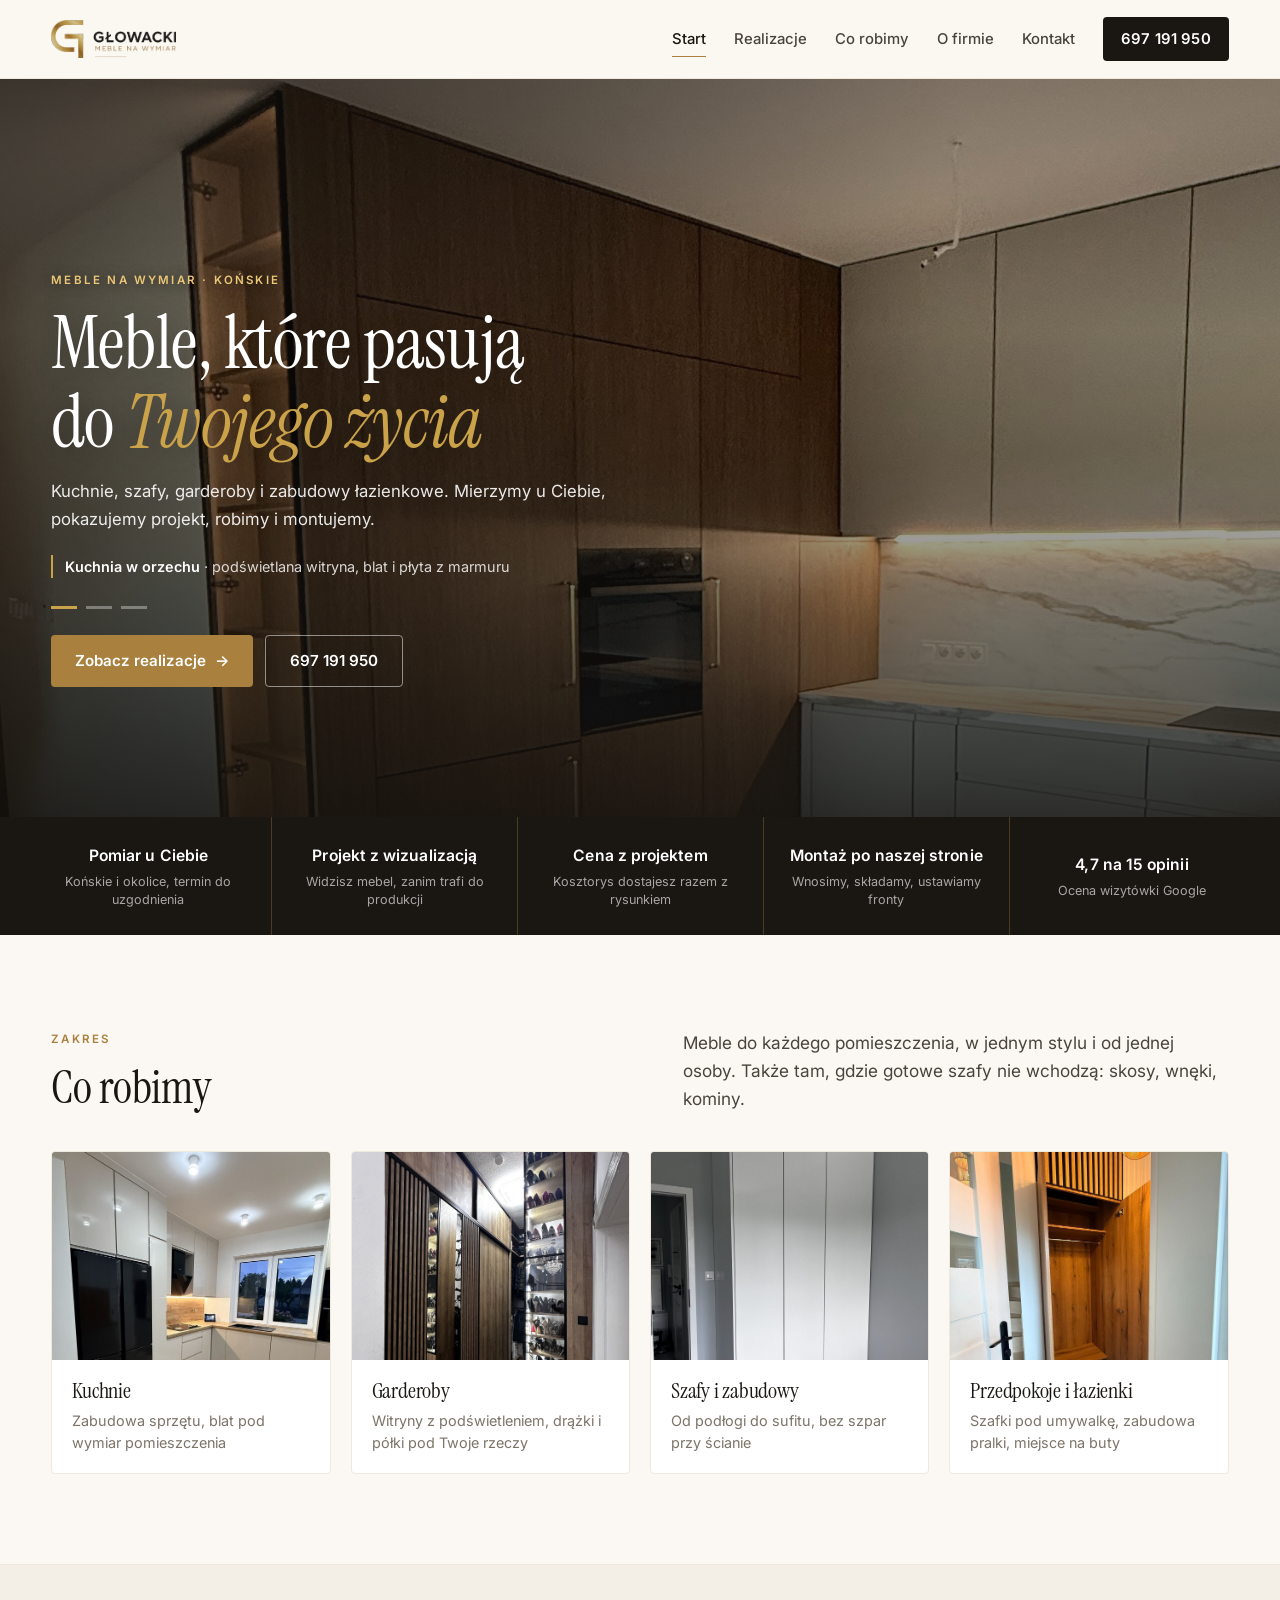
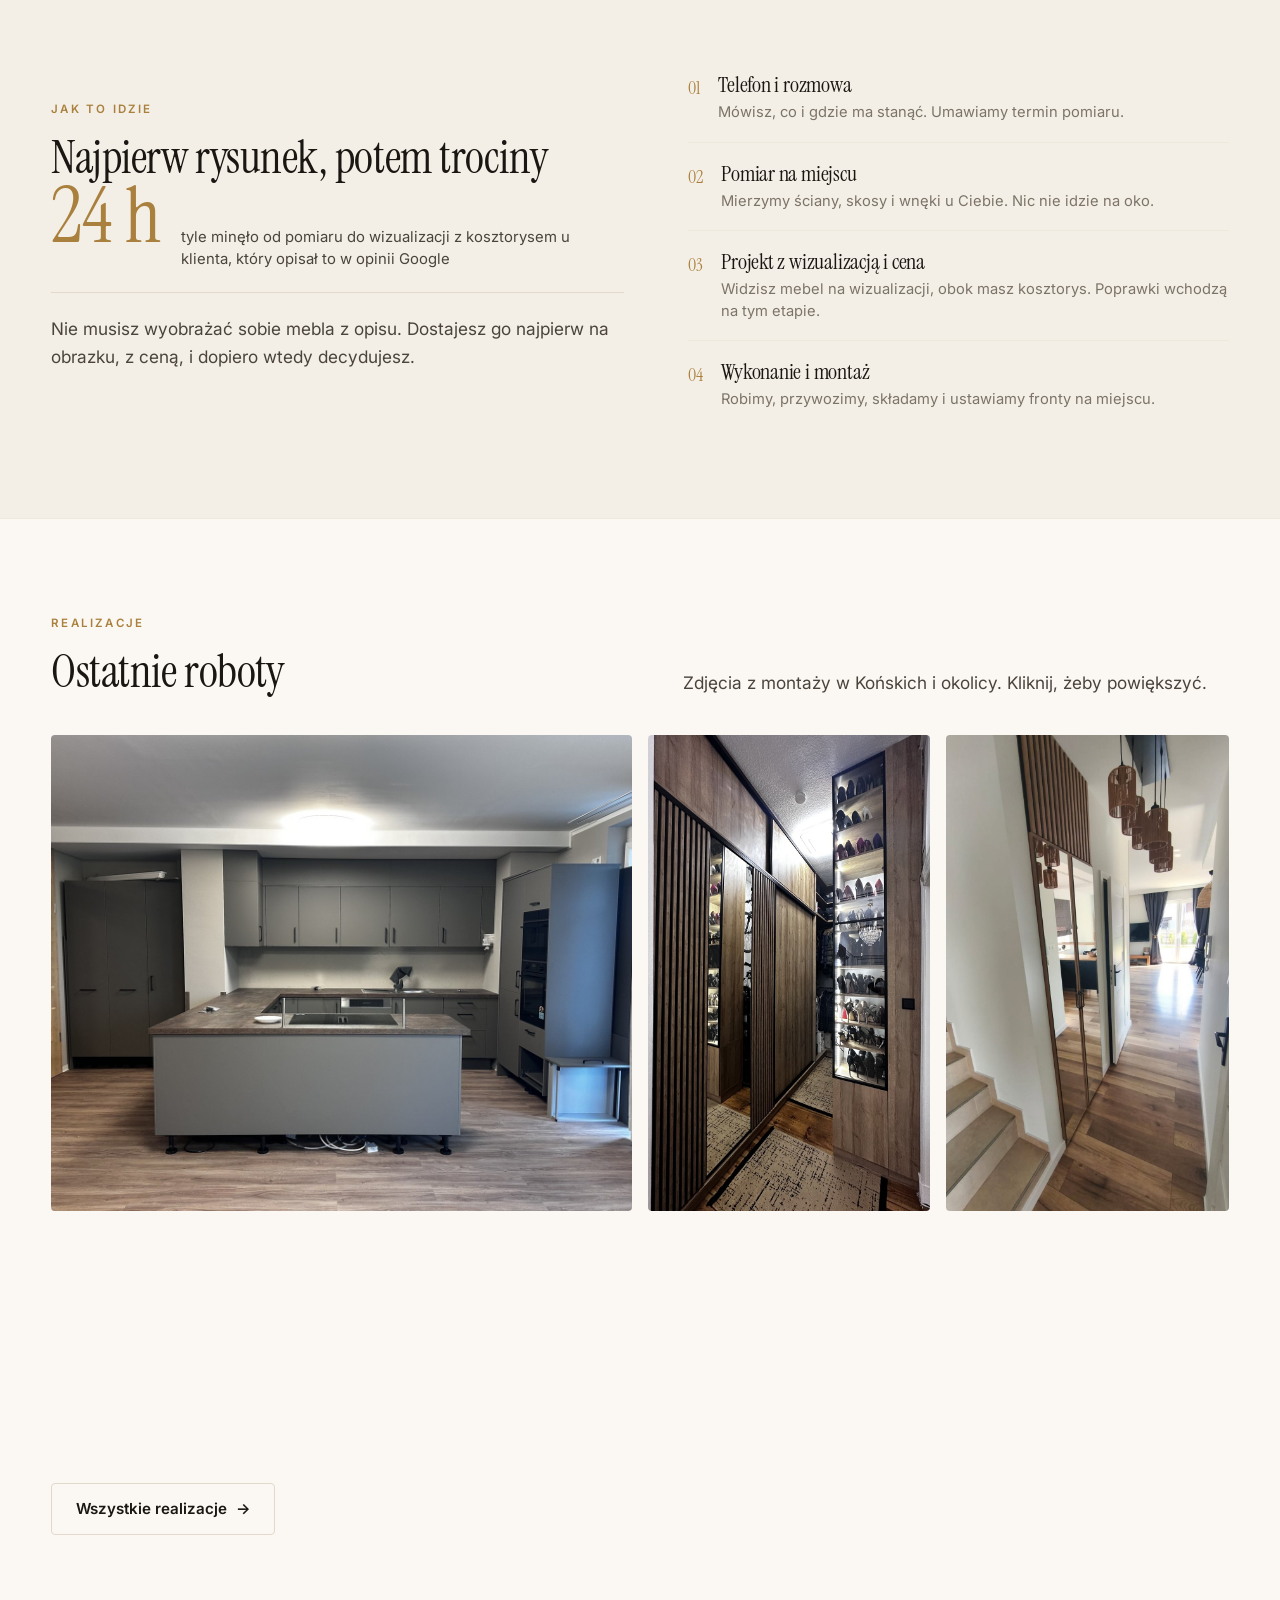
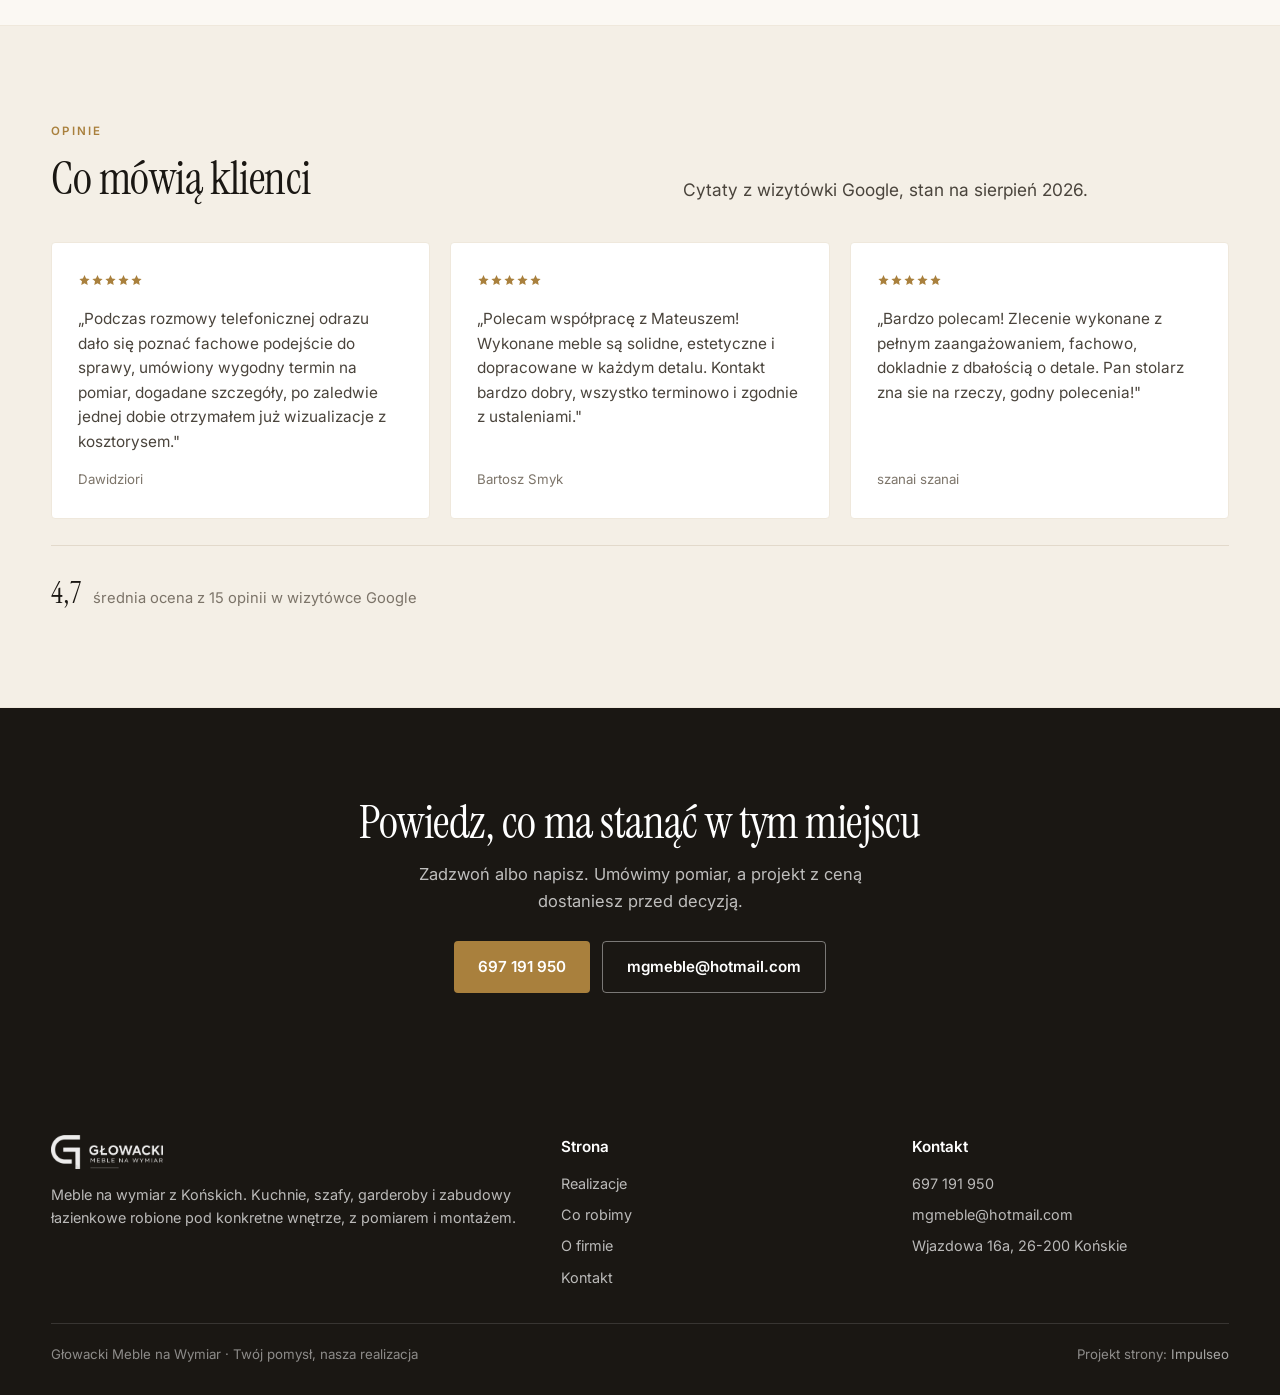
==== index.html @ 24ebf07d "Demo: Glowacki Meble na Wymiar (Konskie) - strona pisana od zera" ====
<!DOCTYPE html>
<html lang="pl">
<head>
<meta charset="UTF-8">
<meta name="viewport" content="width=device-width,initial-scale=1">
<title>Głowacki Meble na Wymiar | Kuchnie, szafy i garderoby, Końskie</title>
<meta name="description" content="Meble na wymiar w Końskich: kuchnie, szafy, garderoby i zabudowy łazienkowe. Pomiar u klienta, projekt z wizualizacją, wykonanie i montaż. Telefon 697 191 950.">
<meta property="og:title" content="Głowacki Meble na Wymiar | Końskie">
<meta property="og:description" content="Kuchnie, szafy, garderoby i meble łazienkowe robione pod konkretne wnętrze. Pomiar, projekt z wizualizacją, montaż.">
<meta property="og:image" content="img/hero-2.jpg">
<meta property="og:type" content="website">
<link rel="preconnect" href="https://fonts.googleapis.com">
<link rel="preconnect" href="https://fonts.gstatic.com" crossorigin>
<link href="https://fonts.googleapis.com/css2?family=Instrument+Serif:ital@0;1&family=Inter:wght@400;500;600&display=swap" rel="stylesheet">
<script>document.documentElement.classList.add('js')</script>
<link rel="stylesheet" href="assets/app.css?v=4">
</head>
<body>

<header class="nav">
  <div class="wrap nav-in">
    <a class="brand" href="index.html"><img src="img/logo.png" alt="Głowacki Meble na Wymiar"></a>
    <nav class="nav-links">
      <a href="index.html" class="on">Start</a>
      <a href="realizacje.html">Realizacje</a>
      <a href="oferta.html">Co robimy</a>
      <a href="o-nas.html">O firmie</a>
      <a href="kontakt.html">Kontakt</a>
      <a class="nav-tel" href="tel:+48697191950">697 191 950</a>
    </nav>
    <button class="burger" aria-label="Menu"><span></span><span></span><span></span></button>
  </div>
</header>

<section class="showcase">
  <div class="slides">
    <div class="slide on"><img src="img/hero-2.jpg" alt="Kuchnia z orzechową zabudową, marmurowym blatem i podświetlaną witryną" fetchpriority="high"></div>
    <div class="slide"><img src="img/hero-3.jpg" alt="Salon z białą zabudową do sufitu i zabudowanym piekarnikiem" decoding="async"></div>
    <div class="slide"><img src="img/hero-1.jpg" alt="Jasna kuchnia bezuchwytowa otwarta na salon" decoding="async"></div>
  </div>
  <div class="showcase-scrim"></div>
  <div class="showcase-in">
    <div class="wrap">
      <span class="eyebrow on-dark">Meble na wymiar &middot; Końskie</span>
      <h1>Meble, które pasują do <em>Twojego życia</em></h1>
      <p class="sub">Kuchnie, szafy, garderoby i zabudowy łazienkowe. Mierzymy u Ciebie, pokazujemy projekt, robimy i montujemy.</p>
      <div class="caps">
        <div class="cap on"><b>Kuchnia w orzechu</b> &middot; podświetlana witryna, blat i płyta z marmuru</div>
        <div class="cap"><b>Zabudowa w salonie</b> &middot; biel do sufitu, piekarnik w słupku</div>
        <div class="cap"><b>Kuchnia otwarta na salon</b> &middot; fronty bezuchwytowe, blat w jednej linii</div>
      </div>
      <div class="dots" role="tablist" aria-label="Zdjęcia realizacji">
        <button class="on" aria-label="Zdjęcie 1"></button>
        <button aria-label="Zdjęcie 2"></button>
        <button aria-label="Zdjęcie 3"></button>
      </div>
      <div class="showcase-cta">
        <a class="btn btn-fill" href="realizacje.html">Zobacz realizacje <span class="arr">&rarr;</span></a>
        <a class="btn btn-line" href="tel:+48697191950">697 191 950</a>
      </div>
    </div>
  </div>
</section>

<section class="strip">
  <div class="wrap">
    <div class="cell"><div class="k">Pomiar u Ciebie</div><div class="v">Końskie i okolice, termin do uzgodnienia</div></div>
    <div class="cell"><div class="k">Projekt z wizualizacją</div><div class="v">Widzisz mebel, zanim trafi do produkcji</div></div>
    <div class="cell"><div class="k">Cena z projektem</div><div class="v">Kosztorys dostajesz razem z rysunkiem</div></div>
    <div class="cell"><div class="k">Montaż po naszej stronie</div><div class="v">Wnosimy, składamy, ustawiamy fronty</div></div>
    <div class="cell"><div class="k">4,7 na 15 opinii</div><div class="v">Ocena wizytówki Google</div></div>
  </div>
</section>

<section>
  <div class="wrap">
    <div class="head">
      <div>
        <span class="eyebrow">Zakres</span>
        <h2>Co robimy</h2>
      </div>
      <p class="lead">Meble do każdego pomieszczenia, w jednym stylu i od jednej osoby. Także tam, gdzie gotowe szafy nie wchodzą: skosy, wnęki, kominy.</p>
    </div>

    <div class="tiles">
      <a class="tile rv" href="oferta.html">
        <div class="ph"><img src="img/z-kuchnie.jpg" alt="Kuchnia na wymiar w bieli z czarną lodówką i drewnianym blatem" loading="lazy"></div>
        <h3>Kuchnie</h3>
        <p>Zabudowa sprzętu, blat pod wymiar pomieszczenia</p>
      </a>
      <a class="tile rv" href="oferta.html">
        <div class="ph"><img src="img/z-garderoby.jpg" alt="Garderoba z podświetlanymi witrynami na buty i lamelami" loading="lazy"></div>
        <h3>Garderoby</h3>
        <p>Witryny z podświetleniem, drążki i półki pod Twoje rzeczy</p>
      </a>
      <a class="tile rv" href="oferta.html">
        <div class="ph"><img src="img/z-szafy.jpg" alt="Biała szafa do sufitu z gładkimi frontami" loading="lazy"></div>
        <h3>Szafy i zabudowy</h3>
        <p>Od podłogi do sufitu, bez szpar przy ścianie</p>
      </a>
      <a class="tile rv" href="oferta.html">
        <div class="ph"><img src="img/z-przedpokoj.jpg" alt="Zabudowa przedpokoju z drewnianym wnętrzem i lamelami" loading="lazy"></div>
        <h3>Przedpokoje i łazienki</h3>
        <p>Szafki pod umywalkę, zabudowa pralki, miejsce na buty</p>
      </a>
    </div>
  </div>
</section>

<section class="doba">
  <div class="wrap doba-grid">
    <div class="rv">
      <span class="eyebrow">Jak to idzie</span>
      <h2>Najpierw rysunek, potem trociny</h2>
      <div class="doba-mark">
        <b>24 h</b>
        <span>tyle minęło od pomiaru do wizualizacji z kosztorysem u klienta, który opisał to w opinii Google</span>
      </div>
      <p class="lead">Nie musisz wyobrażać sobie mebla z opisu. Dostajesz go najpierw na obrazku, z ceną, i dopiero wtedy decydujesz.</p>
    </div>
    <ol class="steps rv">
      <li>
        <div>
          <h3>Telefon i rozmowa</h3>
          <p>Mówisz, co i gdzie ma stanąć. Umawiamy termin pomiaru.</p>
        </div>
      </li>
      <li>
        <div>
          <h3>Pomiar na miejscu</h3>
          <p>Mierzymy ściany, skosy i wnęki u Ciebie. Nic nie idzie na oko.</p>
        </div>
      </li>
      <li>
        <div>
          <h3>Projekt z wizualizacją i cena</h3>
          <p>Widzisz mebel na wizualizacji, obok masz kosztorys. Poprawki wchodzą na tym etapie.</p>
        </div>
      </li>
      <li>
        <div>
          <h3>Wykonanie i montaż</h3>
          <p>Robimy, przywozimy, składamy i ustawiamy fronty na miejscu.</p>
        </div>
      </li>
    </ol>
  </div>
</section>

<section>
  <div class="wrap">
    <div class="head">
      <div>
        <span class="eyebrow">Realizacje</span>
        <h2>Ostatnie roboty</h2>
      </div>
      <p class="lead">Zdjęcia z montaży w Końskich i okolicy. Kliknij, żeby powiększyć.</p>
    </div>
    <div class="bento">
      <figure class="b-big rv">
        <img src="img/r-kuchnia-wyspa.jpg" alt="Szara kuchnia z wyspą i zabudowanym sprzętem" loading="lazy">
        <figcaption>Kuchnia z wyspą, fronty w macie</figcaption>
      </figure>
      <figure class="b-tall rv">
        <img src="img/r-garderoba-witryny.jpg" alt="Garderoba z podświetlanymi witrynami na obuwie" loading="lazy">
        <figcaption>Garderoba z witrynami na buty</figcaption>
      </figure>
      <figure class="b-tall rv">
        <img src="img/r-lamele-hol.jpg" alt="Hol z drewnianymi lamelami i lampami" loading="lazy">
        <figcaption>Hol z lamelami</figcaption>
      </figure>
      <figure class="b-wide rv">
        <img src="img/r-zabudowa-granat.jpg" alt="Zabudowa w granacie i bieli z siedziskiem" loading="lazy">
        <figcaption>Zabudowa z siedziskiem</figcaption>
      </figure>
      <figure class="rv">
        <img src="img/r-kuchnia-dwukolor.jpg" alt="Kuchnia z ciemną górną zabudową i podświetleniem pod szafkami" loading="lazy">
        <figcaption>Kuchnia w dwóch kolorach</figcaption>
      </figure>
      <figure class="rv">
        <img src="img/r-szafa-pokoj.jpg" alt="Szafa z drążkami i półkami w pokoju" loading="lazy">
        <figcaption>Szafa w pokoju</figcaption>
      </figure>
    </div>
    <div class="showcase-cta" style="margin-top:26px">
      <a class="btn btn-ghost" href="realizacje.html">Wszystkie realizacje <span class="arr">&rarr;</span></a>
    </div>
  </div>
</section>

<section style="background:var(--paper-2);border-block:1px solid var(--line-2)">
  <div class="wrap">
    <div class="head">
      <div>
        <span class="eyebrow">Opinie</span>
        <h2>Co mówią klienci</h2>
      </div>
      <p class="lead">Cytaty z wizytówki Google, stan na sierpień 2026.</p>
    </div>
    <div class="quotes">
      <div class="quote rv">
        <div class="stars" aria-label="Ocena 5 na 5"><svg viewBox="0 0 24 24" width="13" height="13" fill="currentColor" aria-hidden="true"><path d="M12 2l2.9 6.3 6.6.7-4.9 4.5 1.3 6.6L12 17l-5.9 3.1 1.3-6.6L2.5 9l6.6-.7z"/></svg><svg viewBox="0 0 24 24" width="13" height="13" fill="currentColor" aria-hidden="true"><path d="M12 2l2.9 6.3 6.6.7-4.9 4.5 1.3 6.6L12 17l-5.9 3.1 1.3-6.6L2.5 9l6.6-.7z"/></svg><svg viewBox="0 0 24 24" width="13" height="13" fill="currentColor" aria-hidden="true"><path d="M12 2l2.9 6.3 6.6.7-4.9 4.5 1.3 6.6L12 17l-5.9 3.1 1.3-6.6L2.5 9l6.6-.7z"/></svg><svg viewBox="0 0 24 24" width="13" height="13" fill="currentColor" aria-hidden="true"><path d="M12 2l2.9 6.3 6.6.7-4.9 4.5 1.3 6.6L12 17l-5.9 3.1 1.3-6.6L2.5 9l6.6-.7z"/></svg><svg viewBox="0 0 24 24" width="13" height="13" fill="currentColor" aria-hidden="true"><path d="M12 2l2.9 6.3 6.6.7-4.9 4.5 1.3 6.6L12 17l-5.9 3.1 1.3-6.6L2.5 9l6.6-.7z"/></svg></div>
        <p>„Podczas rozmowy telefonicznej odrazu dało się poznać fachowe podejście do sprawy, umówiony wygodny termin na pomiar, dogadane szczegóły, po zaledwie jednej dobie otrzymałem już wizualizacje z kosztorysem."</p>
        <div class="who">Dawidziori</div>
      </div>
      <div class="quote rv">
        <div class="stars" aria-label="Ocena 5 na 5"><svg viewBox="0 0 24 24" width="13" height="13" fill="currentColor" aria-hidden="true"><path d="M12 2l2.9 6.3 6.6.7-4.9 4.5 1.3 6.6L12 17l-5.9 3.1 1.3-6.6L2.5 9l6.6-.7z"/></svg><svg viewBox="0 0 24 24" width="13" height="13" fill="currentColor" aria-hidden="true"><path d="M12 2l2.9 6.3 6.6.7-4.9 4.5 1.3 6.6L12 17l-5.9 3.1 1.3-6.6L2.5 9l6.6-.7z"/></svg><svg viewBox="0 0 24 24" width="13" height="13" fill="currentColor" aria-hidden="true"><path d="M12 2l2.9 6.3 6.6.7-4.9 4.5 1.3 6.6L12 17l-5.9 3.1 1.3-6.6L2.5 9l6.6-.7z"/></svg><svg viewBox="0 0 24 24" width="13" height="13" fill="currentColor" aria-hidden="true"><path d="M12 2l2.9 6.3 6.6.7-4.9 4.5 1.3 6.6L12 17l-5.9 3.1 1.3-6.6L2.5 9l6.6-.7z"/></svg><svg viewBox="0 0 24 24" width="13" height="13" fill="currentColor" aria-hidden="true"><path d="M12 2l2.9 6.3 6.6.7-4.9 4.5 1.3 6.6L12 17l-5.9 3.1 1.3-6.6L2.5 9l6.6-.7z"/></svg></div>
        <p>„Polecam współpracę z Mateuszem! Wykonane meble są solidne, estetyczne i dopracowane w każdym detalu. Kontakt bardzo dobry, wszystko terminowo i zgodnie z ustaleniami."</p>
        <div class="who">Bartosz Smyk</div>
      </div>
      <div class="quote rv">
        <div class="stars" aria-label="Ocena 5 na 5"><svg viewBox="0 0 24 24" width="13" height="13" fill="currentColor" aria-hidden="true"><path d="M12 2l2.9 6.3 6.6.7-4.9 4.5 1.3 6.6L12 17l-5.9 3.1 1.3-6.6L2.5 9l6.6-.7z"/></svg><svg viewBox="0 0 24 24" width="13" height="13" fill="currentColor" aria-hidden="true"><path d="M12 2l2.9 6.3 6.6.7-4.9 4.5 1.3 6.6L12 17l-5.9 3.1 1.3-6.6L2.5 9l6.6-.7z"/></svg><svg viewBox="0 0 24 24" width="13" height="13" fill="currentColor" aria-hidden="true"><path d="M12 2l2.9 6.3 6.6.7-4.9 4.5 1.3 6.6L12 17l-5.9 3.1 1.3-6.6L2.5 9l6.6-.7z"/></svg><svg viewBox="0 0 24 24" width="13" height="13" fill="currentColor" aria-hidden="true"><path d="M12 2l2.9 6.3 6.6.7-4.9 4.5 1.3 6.6L12 17l-5.9 3.1 1.3-6.6L2.5 9l6.6-.7z"/></svg><svg viewBox="0 0 24 24" width="13" height="13" fill="currentColor" aria-hidden="true"><path d="M12 2l2.9 6.3 6.6.7-4.9 4.5 1.3 6.6L12 17l-5.9 3.1 1.3-6.6L2.5 9l6.6-.7z"/></svg></div>
        <p>„Bardzo polecam! Zlecenie wykonane z pełnym zaangażowaniem, fachowo, dokladnie z dbałością o detale. Pan stolarz zna sie na rzeczy, godny polecenia!"</p>
        <div class="who">szanai szanai</div>
      </div>
    </div>
    <div class="rating-line">
      <b>4,7</b>
      <span>średnia ocena z 15 opinii w wizytówce Google</span>
    </div>
  </div>
</section>

<section class="cta">
  <div class="wrap">
    <h2>Powiedz, co ma stanąć w tym miejscu</h2>
    <p>Zadzwoń albo napisz. Umówimy pomiar, a projekt z ceną dostaniesz przed decyzją.</p>
    <div class="btns">
      <a class="btn btn-fill" href="tel:+48697191950">697 191 950</a>
      <a class="btn btn-line" href="mailto:mgmeble@hotmail.com">mgmeble@hotmail.com</a>
    </div>
  </div>
</section>

<footer class="foot">
  <div class="wrap">
    <div class="foot-grid">
      <div>
        <img class="foot-logo" src="img/logo.png" alt="Głowacki Meble na Wymiar">
        <p>Meble na wymiar z Końskich. Kuchnie, szafy, garderoby i zabudowy łazienkowe robione pod konkretne wnętrze, z pomiarem i montażem.</p>
      </div>
      <div>
        <h4>Strona</h4>
        <ul>
          <li><a href="realizacje.html">Realizacje</a></li>
          <li><a href="oferta.html">Co robimy</a></li>
          <li><a href="o-nas.html">O firmie</a></li>
          <li><a href="kontakt.html">Kontakt</a></li>
        </ul>
      </div>
      <div>
        <h4>Kontakt</h4>
        <ul>
          <li><a href="tel:+48697191950">697 191 950</a></li>
          <li><a href="mailto:mgmeble@hotmail.com">mgmeble@hotmail.com</a></li>
          <li>Wjazdowa 16a, 26-200 Końskie</li>
        </ul>
      </div>
    </div>
    <div class="foot-bar">
      <span>Głowacki Meble na Wymiar &middot; Twój pomysł, nasza realizacja</span>
      <span>Projekt strony: <a href="https://impulseo.pl" target="_blank" rel="noopener">Impulseo</a></span>
    </div>
  </div>
</footer>

<div class="lb" hidden><button aria-label="Zamknij">&times;</button><img src="" alt=""></div>
<script src="assets/app.js?v=2"></script>
<script src="assets/beacon.js"></script>
</body>
</html>
---- assets/app.css ----
/* Głowacki Meble na Wymiar — Końskie
   Paleta wyprowadzona z logo klienta: mosiądz + grafit na ciepłej bieli. */

:root{
  --paper:#FBF8F3;
  --paper-2:#F4EFE6;
  --ink:#1A1713;
  --ink-2:#4A443C;
  --ink-3:#7C7469;
  --brass:#A9803D;
  --brass-soft:#C9A24A;
  --line:#E2D9CB;
  --line-2:#EFE8DC;
  --shadow:0 1px 2px rgba(26,23,19,.05), 0 8px 30px rgba(26,23,19,.06);
  --r:4px;
  --nav-h:78px;
  --img-hover-scale:1.02;
  --img-hover-bright:1.05;
}

*{box-sizing:border-box}
html{-webkit-text-size-adjust:100%}
body{
  margin:0;
  background:var(--paper);
  color:var(--ink);
  font-family:Inter,system-ui,-apple-system,"Segoe UI",sans-serif;
  font-size:16.5px;
  line-height:1.62;
  -webkit-font-smoothing:antialiased;
}
img{max-width:100%;display:block}
a{color:inherit}
[hidden]{display:none!important}

h1,h2,h3,.serif{
  font-family:"Instrument Serif",Georgia,"Times New Roman",serif;
  font-weight:400;
  letter-spacing:-.01em;
  line-height:1.08;
  margin:0;
}
h1{font-size:clamp(2.5rem,6vw,4.6rem)}
h2{font-size:clamp(1.9rem,3.6vw,3rem)}
h3{font-size:clamp(1.15rem,1.7vw,1.45rem);line-height:1.2}
p{margin:0 0 1em}
em{font-style:italic;color:var(--brass)}

.wrap{width:min(92%,1240px);margin-inline:auto}
section{padding-block:clamp(56px,7vw,104px)}

.eyebrow{
  display:inline-block;
  font-size:.72rem;
  letter-spacing:.19em;
  text-transform:uppercase;
  color:var(--brass);
  font-weight:600;
  margin-bottom:14px;
}
.eyebrow.on-dark{color:#EBC777;text-shadow:0 1px 12px rgba(0,0,0,.55)}
.lead{font-size:1.08rem;color:var(--ink-2);max-width:56ch}

/* ---------- nagłówek ---------- */
.nav{
  position:sticky;top:0;z-index:60;
  background:rgba(251,248,243,.93);
  backdrop-filter:saturate(1.4) blur(10px);
  border-bottom:1px solid var(--line-2);
}
.nav-in{display:flex;align-items:center;justify-content:space-between;gap:20px;height:var(--nav-h)}
.brand{display:flex;align-items:center;flex-shrink:0}
.brand img{height:38px;width:auto}
.nav-links{display:flex;align-items:center;gap:28px}
.nav-links a{
  text-decoration:none;color:var(--ink-2);
  font-size:.93rem;font-weight:500;
  padding-block:6px;position:relative;
}
.nav-links a::after{
  content:"";position:absolute;left:0;right:0;bottom:0;height:1px;
  background:var(--brass);transform:scaleX(0);transform-origin:left;
  transition:transform .3s ease;
}
.nav-links a:hover::after,.nav-links a.on::after{transform:scaleX(1)}
.nav-links a.on{color:var(--ink)}
.nav .nav-links a.nav-tel{
  background:var(--ink);color:#fff;
  padding:10px 18px;border-radius:var(--r);
  font-weight:600;letter-spacing:.01em;
  transition:background .25s ease;
}
.nav .nav-links a.nav-tel::after{display:none}
.nav .nav-links a.nav-tel:hover{background:var(--brass)}
.burger{display:none;background:none;border:0;padding:10px;cursor:pointer}
.burger span{display:block;width:24px;height:2px;background:var(--ink);margin:5px 0}

/* ---------- hero ---------- */
.showcase{
  position:relative;
  min-height:clamp(520px,82vh,780px);
  display:flex;align-items:flex-end;
  background:#2A241C center/cover no-repeat;
  overflow:hidden;
}
.slides{position:absolute;inset:0}
.slide{position:absolute;inset:0;opacity:0;transition:opacity 1.5s ease}
.slide.on{opacity:1}
.slide img{width:100%;height:100%;object-fit:cover;transform:scale(1.03);transition:transform 9s linear}
.slide.on img{transform:scale(1.10)}
.showcase-scrim{
  position:absolute;inset:0;
  background:
    linear-gradient(100deg,rgba(20,17,13,.62) 0%,rgba(20,17,13,.34) 38%,rgba(20,17,13,0) 68%),
    linear-gradient(180deg,rgba(20,17,13,.34) 0%,rgba(20,17,13,.10) 34%,rgba(20,17,13,.60) 78%,rgba(20,17,13,.84) 100%);
}
.showcase-in{position:relative;width:100%;padding-block:44px 40px;color:#fff}
.showcase-in h1{color:#fff;max-width:15ch;text-shadow:0 2px 26px rgba(0,0,0,.3)}
.showcase-in h1 em{color:var(--brass-soft);font-style:italic}
.sub{color:rgba(255,255,255,.9);max-width:52ch;margin-top:16px;font-size:1.05rem}
.caps{margin-top:22px;min-height:2.6em;position:relative}
.cap{
  position:absolute;left:0;right:0;top:0;max-width:54ch;
  opacity:0;transform:translateY(6px);
  transition:opacity .6s ease,transform .6s ease;
  font-size:.9rem;color:rgba(255,255,255,.82);
  border-left:2px solid var(--brass-soft);padding-left:12px;
}
.cap.on{opacity:1;transform:none}
.cap b{color:#fff;font-weight:600}
.dots{display:flex;gap:9px;margin-top:8px}
.dots button{
  width:26px;height:3px;border:0;padding:0;cursor:pointer;
  background:rgba(255,255,255,.34);transition:background .3s ease;
}
.dots button.on{background:var(--brass-soft)}
.showcase-cta{display:flex;flex-wrap:wrap;gap:12px;margin-top:26px}

.btn{
  display:inline-flex;align-items:center;gap:9px;
  padding:13px 24px;border-radius:var(--r);
  text-decoration:none;font-weight:600;font-size:.95rem;
  transition:background .25s ease,color .25s ease,border-color .25s ease,transform .25s ease;
}
.btn-fill{background:var(--brass);color:#fff}
.btn-fill:hover{background:var(--ink);transform:translateY(-1px)}
.btn-line{border:1px solid rgba(255,255,255,.5);color:#fff}
.btn-line:hover{background:#fff;color:var(--ink)}
.btn-dark{background:var(--ink);color:#fff}
.btn-dark:hover{background:var(--brass)}
.btn-ghost{border:1px solid var(--line);color:var(--ink)}
.btn-ghost:hover{border-color:var(--brass);color:var(--brass)}
.arr{transition:transform .25s ease}
.btn:hover .arr{transform:translateX(3px)}

/* ---------- pasek haseł (5 w rzędzie, wyśrodkowane) ---------- */
.strip{background:var(--ink);color:#fff;padding-block:0}
.strip .wrap{
  width:min(96%,1440px);
  display:grid;grid-template-columns:repeat(5,1fr);
}
.cell{
  padding:26px 16px;text-align:center;
  display:flex;flex-direction:column;justify-content:center;gap:5px;
  border-left:1px solid rgba(201,162,74,.28);
}
.cell:first-child{border-left:0}
.cell .k{font-size:.98rem;font-weight:600;letter-spacing:.005em}
.cell .v{font-size:.79rem;color:rgba(255,255,255,.62);line-height:1.4}

/* ---------- nagłówki sekcji ---------- */
.head{
  display:grid;grid-template-columns:1.1fr 1fr;gap:32px;align-items:end;
  margin-bottom:38px;
}
.head .lead{margin:0}

/* ---------- kafle zakresu ---------- */
.tiles{display:grid;grid-template-columns:repeat(4,1fr);gap:20px}
.tile{
  text-decoration:none;color:inherit;display:block;
  background:#fff;border:1px solid var(--line-2);border-radius:var(--r);
  overflow:hidden;transition:border-color .3s ease,box-shadow .3s ease,transform .3s ease;
}
.tile:hover{border-color:var(--line);box-shadow:var(--shadow);transform:translateY(-2px)}
.tile .ph{aspect-ratio:4/3;overflow:hidden;background:var(--paper-2)}
.tile .ph img{
  width:100%;height:100%;object-fit:cover;
  transition:transform .6s ease,filter .6s ease;
}
.tile:hover .ph img{transform:scale(var(--img-hover-scale));filter:brightness(var(--img-hover-bright))}
.tile h3{margin:18px 20px 6px}
.tile p{margin:0 20px 20px;color:var(--ink-3);font-size:.9rem;line-height:1.5}

/* ---------- sygnatura: doba ---------- */
.doba{background:var(--paper-2);border-block:1px solid var(--line-2)}
.doba-grid{display:grid;grid-template-columns:1.06fr 1fr;gap:clamp(30px,5vw,64px);align-items:center}
.doba-mark{
  display:flex;align-items:baseline;gap:20px;
  padding-bottom:22px;margin-bottom:22px;border-bottom:1px solid var(--line);
}
.doba-mark b{
  font-family:"Instrument Serif",Georgia,serif;font-weight:400;
  font-size:clamp(3.2rem,6vw,4.8rem);line-height:.86;color:var(--brass);
  flex-shrink:0;
}
.doba-mark span{font-size:.93rem;line-height:1.5;color:var(--ink-2)}
.steps{list-style:none;margin:0;padding:0;counter-reset:s}
.steps li{
  counter-increment:s;
  display:grid;grid-template-columns:auto 1fr;gap:18px;
  padding:18px 0;border-bottom:1px solid var(--line-2);
}
.steps li:last-child{border-bottom:0}
.steps li::before{
  content:counter(s,decimal-leading-zero);
  font-family:"Instrument Serif",Georgia,serif;font-size:1.15rem;
  color:var(--brass);padding-top:2px;
}
.steps h3{margin-bottom:3px}
.steps p{margin:0;color:var(--ink-3);font-size:.92rem;line-height:1.5}

/* ---------- bento / mozaika ---------- */
.bento{display:grid;grid-template-columns:repeat(4,1fr);grid-auto-rows:230px;gap:16px}
.bento figure{margin:0;overflow:hidden;border-radius:var(--r);background:var(--paper-2);cursor:zoom-in;position:relative}
.bento figure img{width:100%;height:100%;object-fit:cover;transition:transform .6s ease,filter .6s ease}
.bento figure:hover img{transform:scale(var(--img-hover-scale));filter:brightness(var(--img-hover-bright))}
.bento figcaption{
  position:absolute;left:0;right:0;bottom:0;
  padding:26px 16px 13px;color:#fff;font-size:.83rem;
  background:linear-gradient(180deg,rgba(20,17,13,0),rgba(20,17,13,.72));
  opacity:0;transition:opacity .35s ease;
}
.bento figure:hover figcaption{opacity:1}
.b-tall{grid-row:span 2}
.b-wide{grid-column:span 2}
.b-big{grid-column:span 2;grid-row:span 2}

/* ---------- opinie ---------- */
.quotes{display:grid;grid-template-columns:repeat(3,1fr);gap:20px}
.quote{
  background:#fff;border:1px solid var(--line-2);border-radius:var(--r);
  padding:28px 26px;display:flex;flex-direction:column;gap:14px;
}
.quote p{margin:0;font-size:.96rem;color:var(--ink-2);line-height:1.6}
.quote .who{margin-top:auto;font-size:.83rem;color:var(--ink-3)}
.stars{color:var(--brass);letter-spacing:.14em;font-size:.86rem}
.rating-line{
  display:flex;flex-wrap:wrap;align-items:baseline;gap:12px;
  margin-top:26px;padding-top:22px;border-top:1px solid var(--line);
  font-size:.92rem;color:var(--ink-3);
}
.rating-line b{font-family:"Instrument Serif",Georgia,serif;font-size:1.9rem;color:var(--ink);font-weight:400}

/* ---------- split ---------- */
.split{display:grid;grid-template-columns:1fr 1fr;gap:clamp(28px,5vw,64px);align-items:center}
.split .ph{overflow:hidden;border-radius:var(--r);background:var(--paper-2)}
.split .ph img{width:100%;transition:transform .6s ease,filter .6s ease}
.split .ph:hover img{transform:scale(var(--img-hover-scale));filter:brightness(var(--img-hover-bright))}
.facts{list-style:none;margin:22px 0 0;padding:0;display:grid;gap:11px}
.facts li{display:grid;grid-template-columns:auto 1fr;gap:11px;font-size:.95rem;color:var(--ink-2)}
.facts li::before{content:"";width:6px;height:6px;margin-top:.6em;background:var(--brass);border-radius:50%}

/* ---------- CTA ---------- */
.cta{background:var(--ink);color:#fff;text-align:center}
.cta h2{color:#fff}
.cta p{color:rgba(255,255,255,.72);max-width:50ch;margin:14px auto 26px}
.cta .btns{display:flex;gap:12px;justify-content:center;flex-wrap:wrap}
.cta .btn-line{border-color:rgba(255,255,255,.42)}

/* ---------- kontakt ---------- */
.kontakt-grid{display:grid;grid-template-columns:1fr 1fr;gap:clamp(28px,5vw,60px)}
.kbox{background:#fff;border:1px solid var(--line-2);border-radius:var(--r);padding:30px}
.kbox h3{margin-bottom:16px}
.krow{display:grid;grid-template-columns:auto 1fr;gap:14px;padding:11px 0;border-bottom:1px solid var(--line-2);font-size:.95rem}
.krow:last-child{border-bottom:0}
.krow span{color:var(--ink-3);font-size:.85rem}
.krow a{text-decoration:none;font-weight:600}
.krow a:hover{color:var(--brass)}
.hours{list-style:none;margin:0;padding:0}
.hours li{display:flex;justify-content:space-between;gap:16px;padding:9px 0;border-bottom:1px solid var(--line-2);font-size:.93rem}
.hours li:last-child{border-bottom:0}
.hours .d{color:var(--ink-3)}
.hours .h{font-weight:600}
.hours .off{color:var(--ink-3);font-weight:400}

/* ---------- stopka ---------- */
.foot{background:var(--ink);color:rgba(255,255,255,.7);padding-block:52px 30px;font-size:.9rem}
.foot-grid{display:grid;grid-template-columns:1.5fr 1fr 1fr;gap:34px}
.foot h4{margin:0 0 12px;color:#fff;font-size:.95rem;font-weight:600}
.foot a{color:rgba(255,255,255,.7);text-decoration:none}
.foot a:hover{color:var(--brass-soft)}
.foot ul{list-style:none;margin:0;padding:0;display:grid;gap:8px}
.foot-logo{height:34px;width:auto;margin-bottom:14px;filter:brightness(0) invert(1);opacity:.92}
.foot-bar{
  margin-top:34px;padding-top:20px;border-top:1px solid rgba(255,255,255,.13);
  display:flex;flex-wrap:wrap;gap:10px;justify-content:space-between;
  font-size:.83rem;color:rgba(255,255,255,.5);
}
.foot-bar a{color:rgba(255,255,255,.62)}

/* ---------- lightbox ---------- */
.lb{position:fixed;inset:0;z-index:90;background:rgba(18,15,12,.93);display:flex;align-items:center;justify-content:center;padding:26px}
.lb img{max-width:94vw;max-height:88vh;width:auto;border-radius:var(--r)}
.lb button{position:absolute;top:20px;right:24px;background:none;border:0;color:#fff;font-size:2.2rem;line-height:1;cursor:pointer;padding:6px 12px}

/* ---------- reveal ---------- */
.rv{opacity:0;transform:translateY(14px)}
html:not(.js) .rv{opacity:1;transform:none}
.rv.in{opacity:1;transform:none;transition:opacity .7s ease,transform .7s ease}

/* ---------- responsywność ---------- */
@media (max-width:1000px){
  .tiles{grid-template-columns:repeat(2,1fr)}
  .quotes{grid-template-columns:1fr}
  .head{grid-template-columns:1fr;gap:14px;align-items:start}
  .doba-grid,.split,.kontakt-grid{grid-template-columns:1fr}
  .foot-grid{grid-template-columns:1fr 1fr}
  .strip .wrap{grid-template-columns:repeat(3,1fr)}
  .cell:nth-child(4){border-left:0}
  .bento{grid-template-columns:repeat(2,1fr);grid-auto-rows:200px}
  .b-big{grid-column:span 2;grid-row:span 2}
  .b-wide{grid-column:span 2}
}
@media (max-width:720px){
  :root{--nav-h:64px}
  .nav-links{
    display:none;position:absolute;left:0;right:0;top:var(--nav-h);
    flex-direction:column;align-items:stretch;gap:0;
    background:var(--paper);border-bottom:1px solid var(--line);padding:10px 4%;
  }
  .nav-links.open{display:flex}
  .nav-links a{padding:13px 0;border-bottom:1px solid var(--line-2)}
  .nav .nav-links a.nav-tel{margin-top:12px;text-align:center;justify-content:center;border-bottom:0}
  .burger{display:block}
  .brand img{height:31px}
  .strip .wrap{grid-template-columns:1fr 1fr}
  .cell{border-left:0;border-top:1px solid rgba(201,162,74,.28);padding:18px 12px}
  .cell:nth-child(-n+2){border-top:0}
  .tiles{grid-template-columns:1fr}
  .bento{grid-template-columns:1fr;grid-auto-rows:250px}
  .b-big,.b-wide,.b-tall{grid-column:auto;grid-row:auto}
  .foot-grid{grid-template-columns:1fr}
  .showcase{min-height:74vh}
  .doba-mark{flex-direction:column;gap:6px}
}
@media (prefers-reduced-motion:reduce){
  *{animation-duration:.001ms!important;transition-duration:.001ms!important}
  .slide img,.slide.on img{transform:none}
}

/* ---------- mozaika masonry (podstrona realizacji) ---------- */
.mosaic{columns:3;column-gap:16px}
.mosaic figure{
  break-inside:avoid;margin:0 0 16px;position:relative;
  overflow:hidden;border-radius:var(--r);background:var(--paper-2);cursor:zoom-in;
}
.mosaic figure img{width:100%;height:auto;display:block;transition:transform .6s ease,filter .6s ease}
.mosaic figure:hover img{transform:scale(var(--img-hover-scale));filter:brightness(var(--img-hover-bright))}
.mosaic figcaption{
  position:absolute;left:0;right:0;bottom:0;
  padding:26px 16px 13px;color:#fff;font-size:.83rem;
  background:linear-gradient(180deg,rgba(20,17,13,0),rgba(20,17,13,.72));
  opacity:0;transition:opacity .35s ease;
}
.mosaic figure:hover figcaption{opacity:1}
@media (max-width:1000px){.mosaic{columns:2}}
@media (max-width:640px){.mosaic{columns:1}}
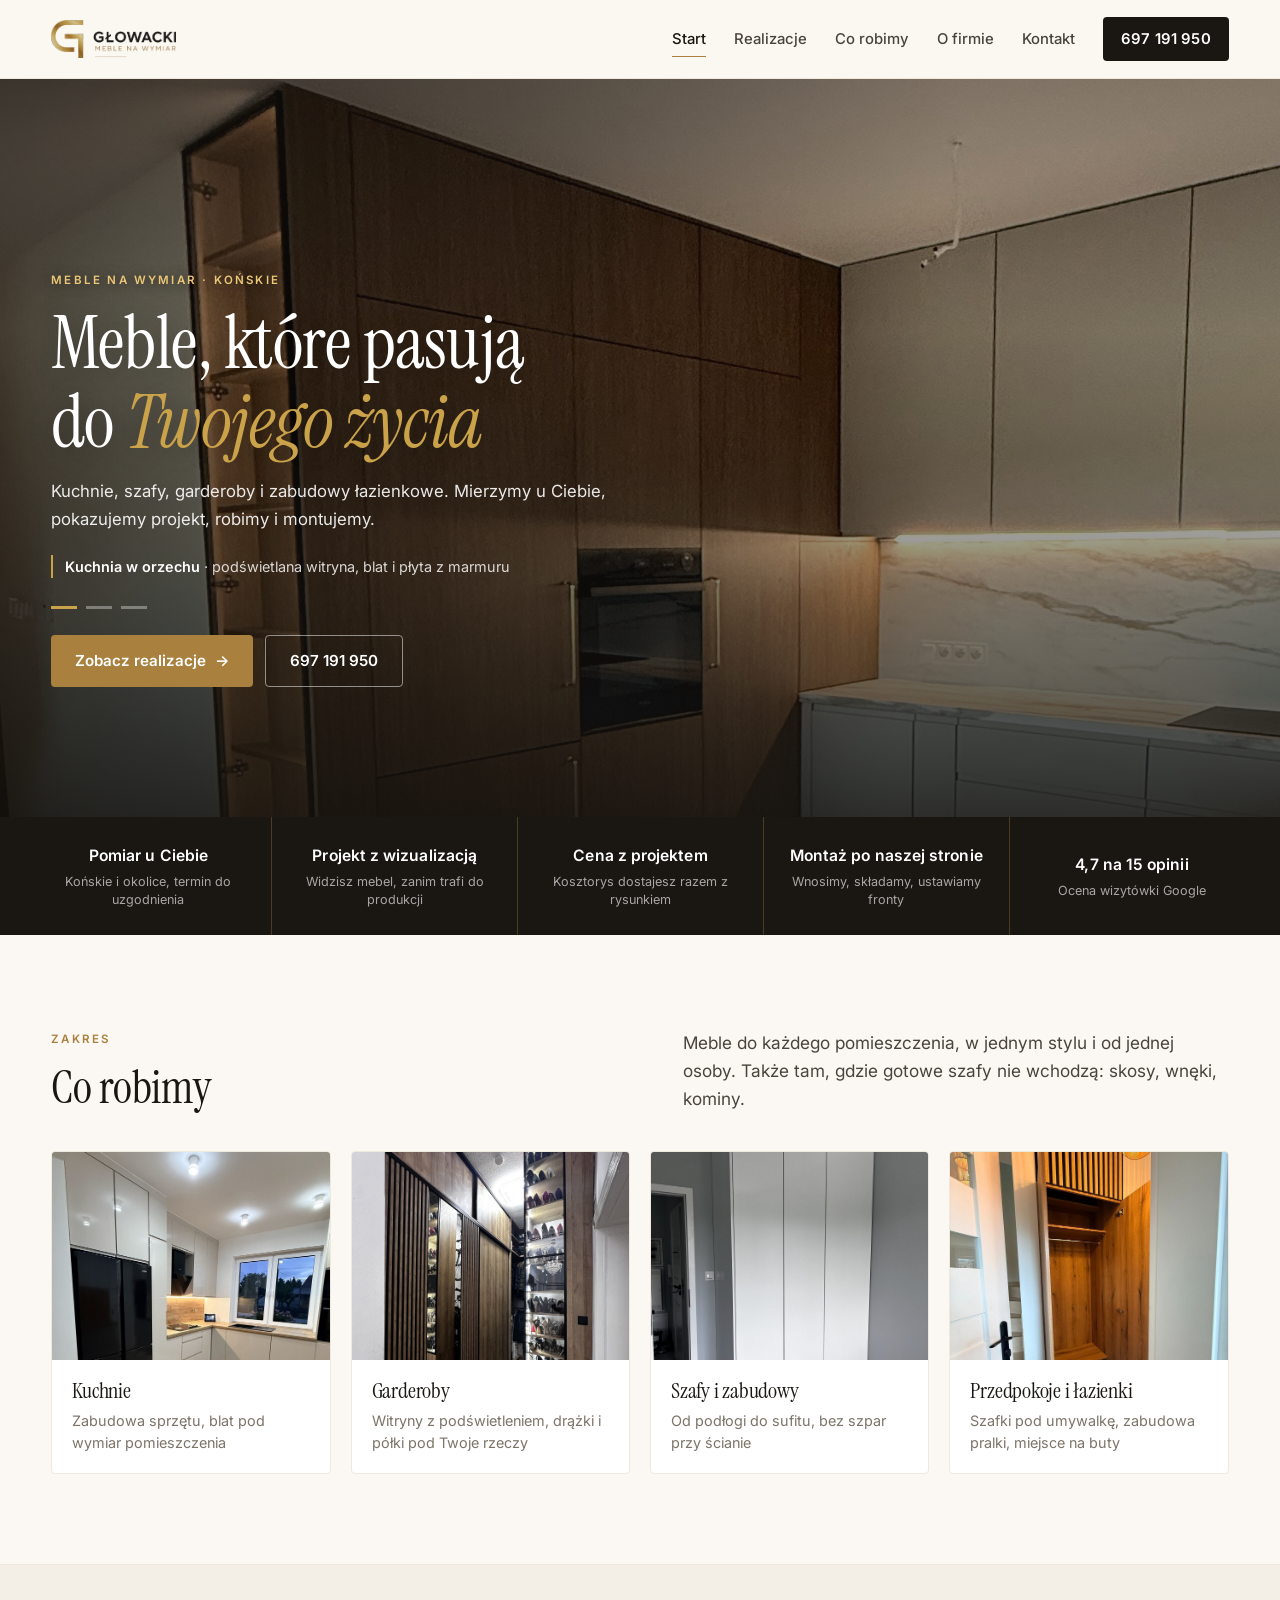
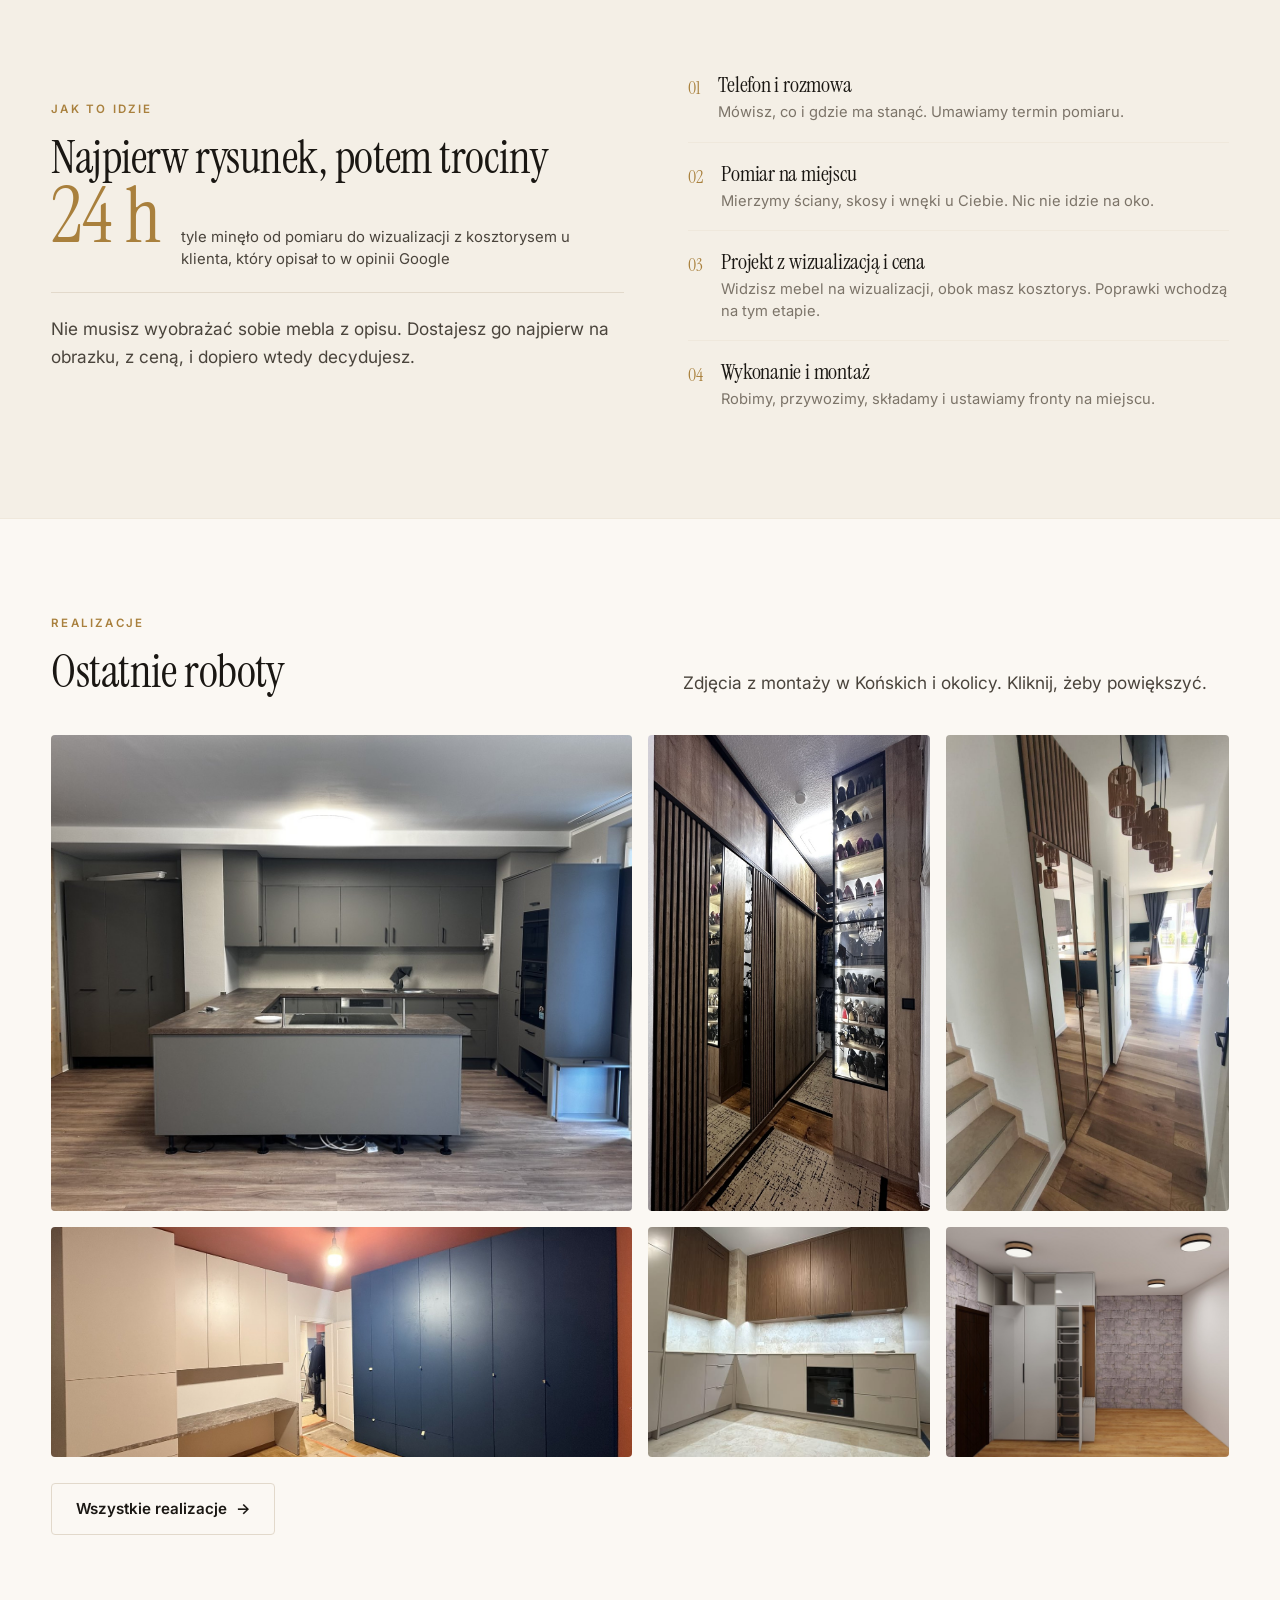
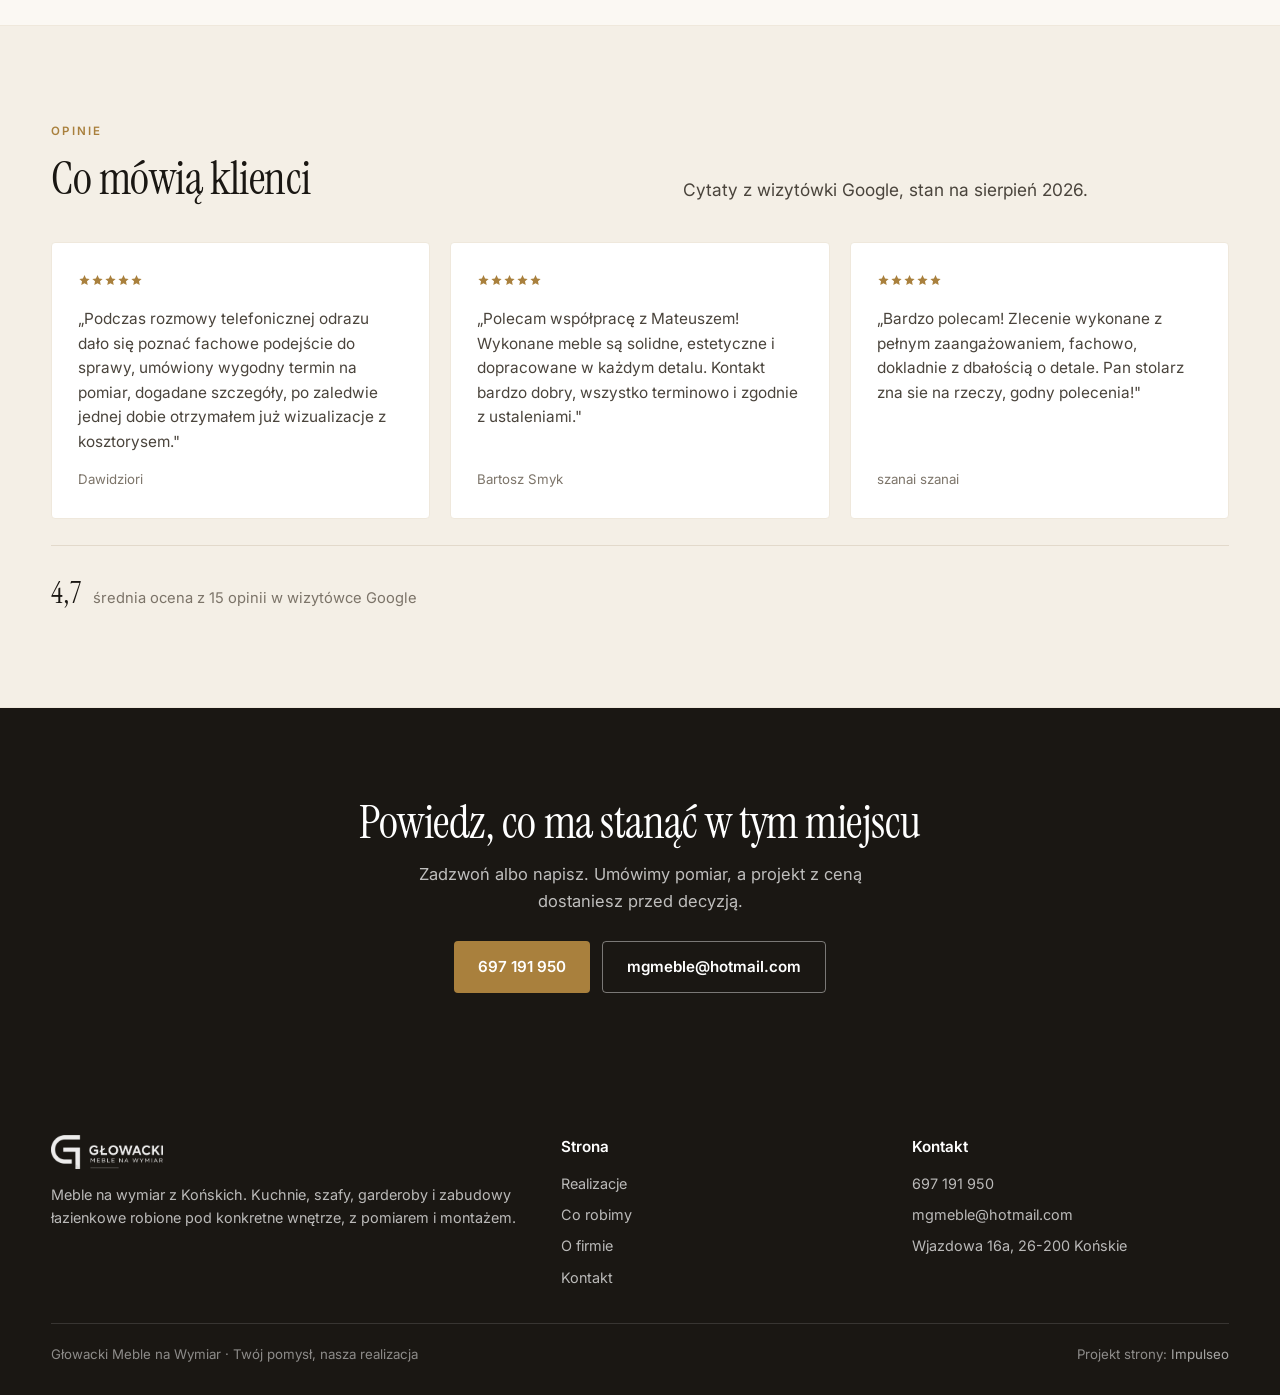
==== commit f932a25c: "deploy: znacznik wersji 24ebf07dc8ac" ====
--- a/index.html
+++ b/index.html
@@ -14,6 +14,7 @@
 <link href="https://fonts.googleapis.com/css2?family=Instrument+Serif:ital@0;1&family=Inter:wght@400;500;600&display=swap" rel="stylesheet">
 <script>document.documentElement.classList.add('js')</script>
 <link rel="stylesheet" href="assets/app.css?v=4">
+<meta name="nb-deploy" content="24ebf07dc8ac">
 </head>
 <body>
 
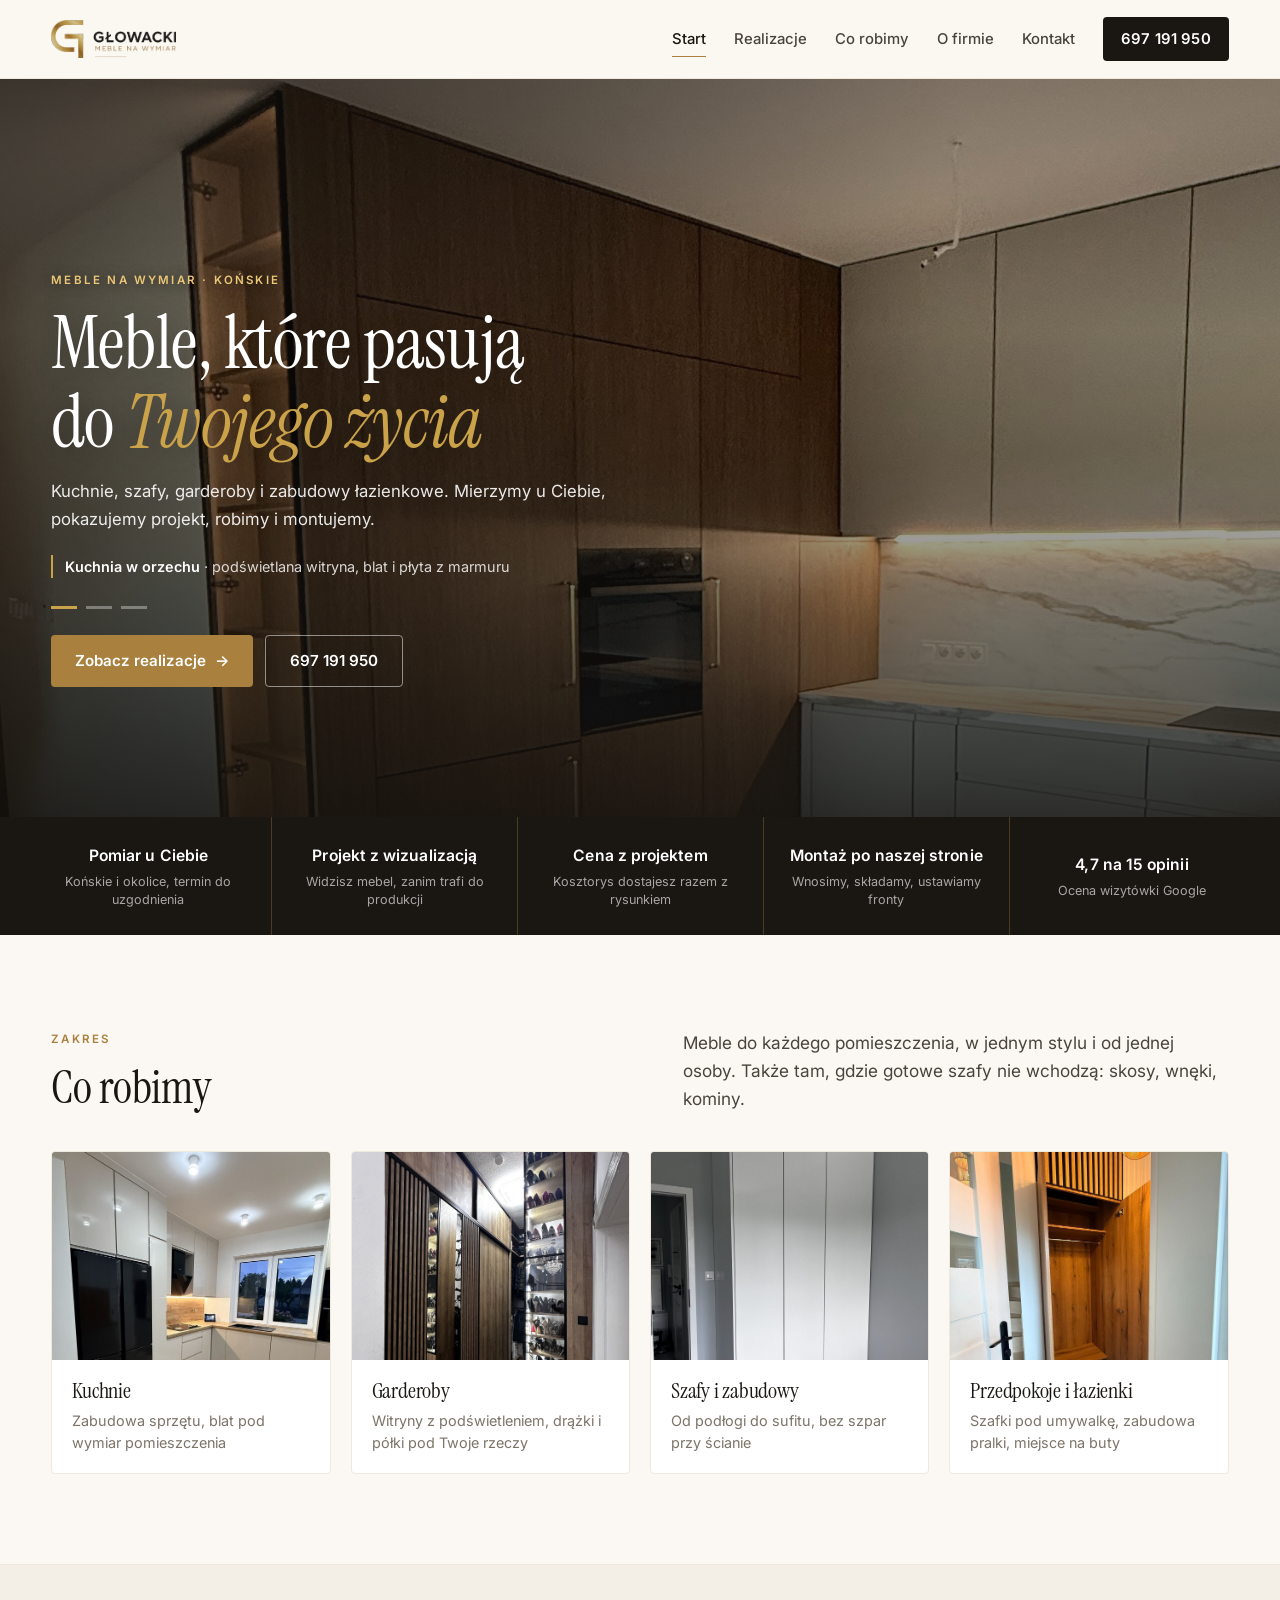
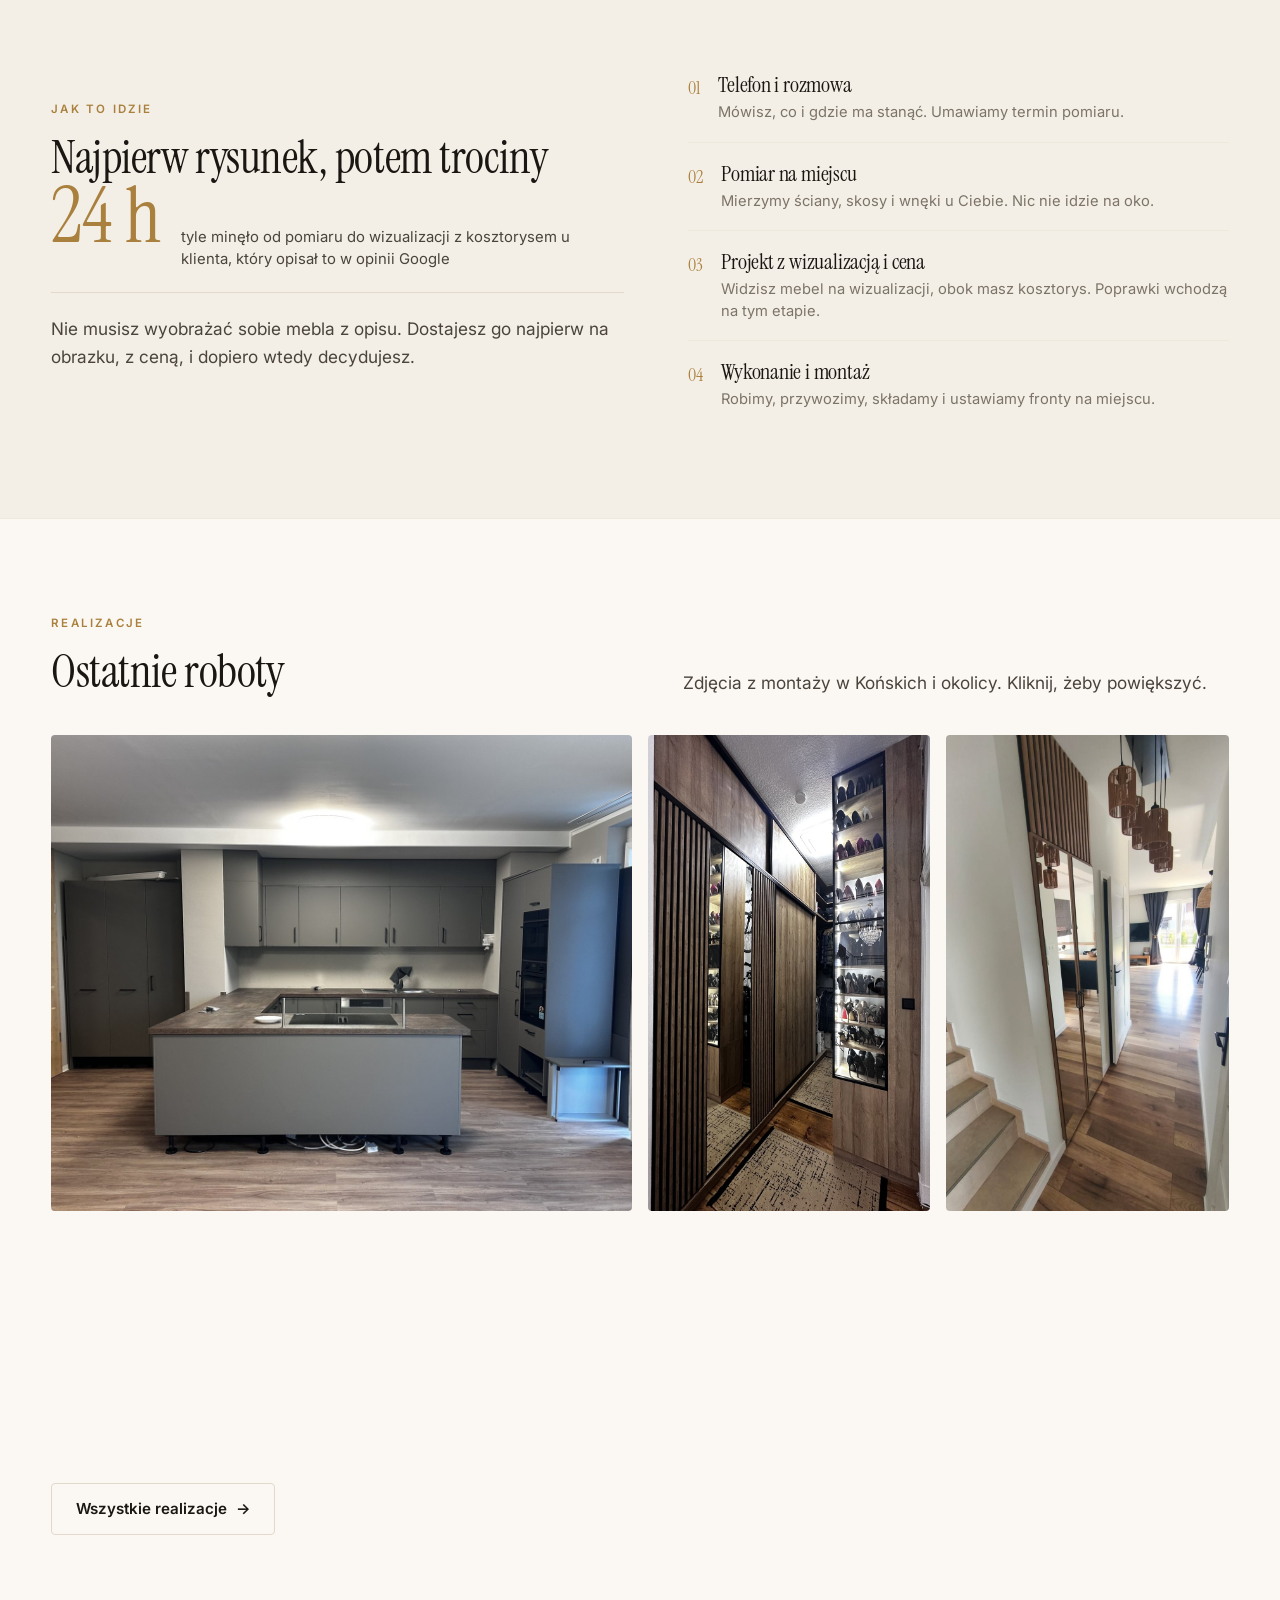
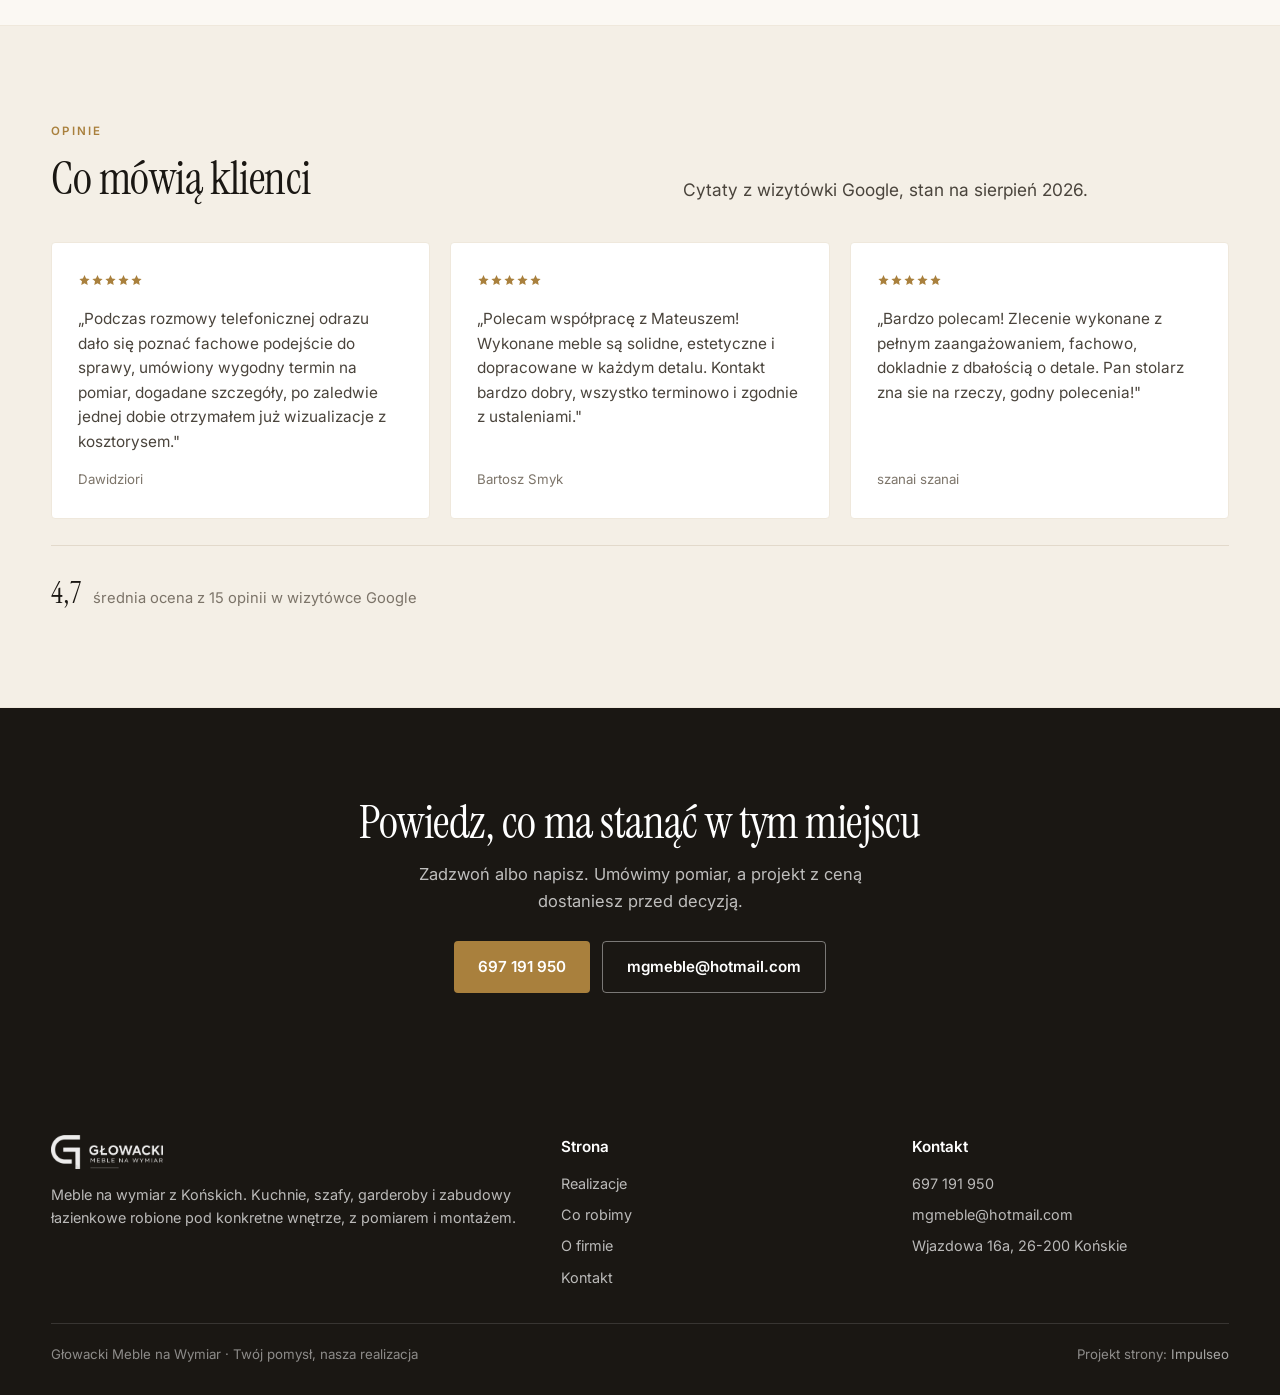
==== commit e5959210: "Dema nie mogą wpadać do wyszukiwarek: noindex na wszystkich podstronach" ====
--- a/index.html
+++ b/index.html
@@ -1,6 +1,7 @@
 <!DOCTYPE html>
 <html lang="pl">
 <head>
+<meta name="robots" content="noindex, nofollow">
 <meta charset="UTF-8">
 <meta name="viewport" content="width=device-width,initial-scale=1">
 <title>Głowacki Meble na Wymiar | Kuchnie, szafy i garderoby, Końskie</title>
